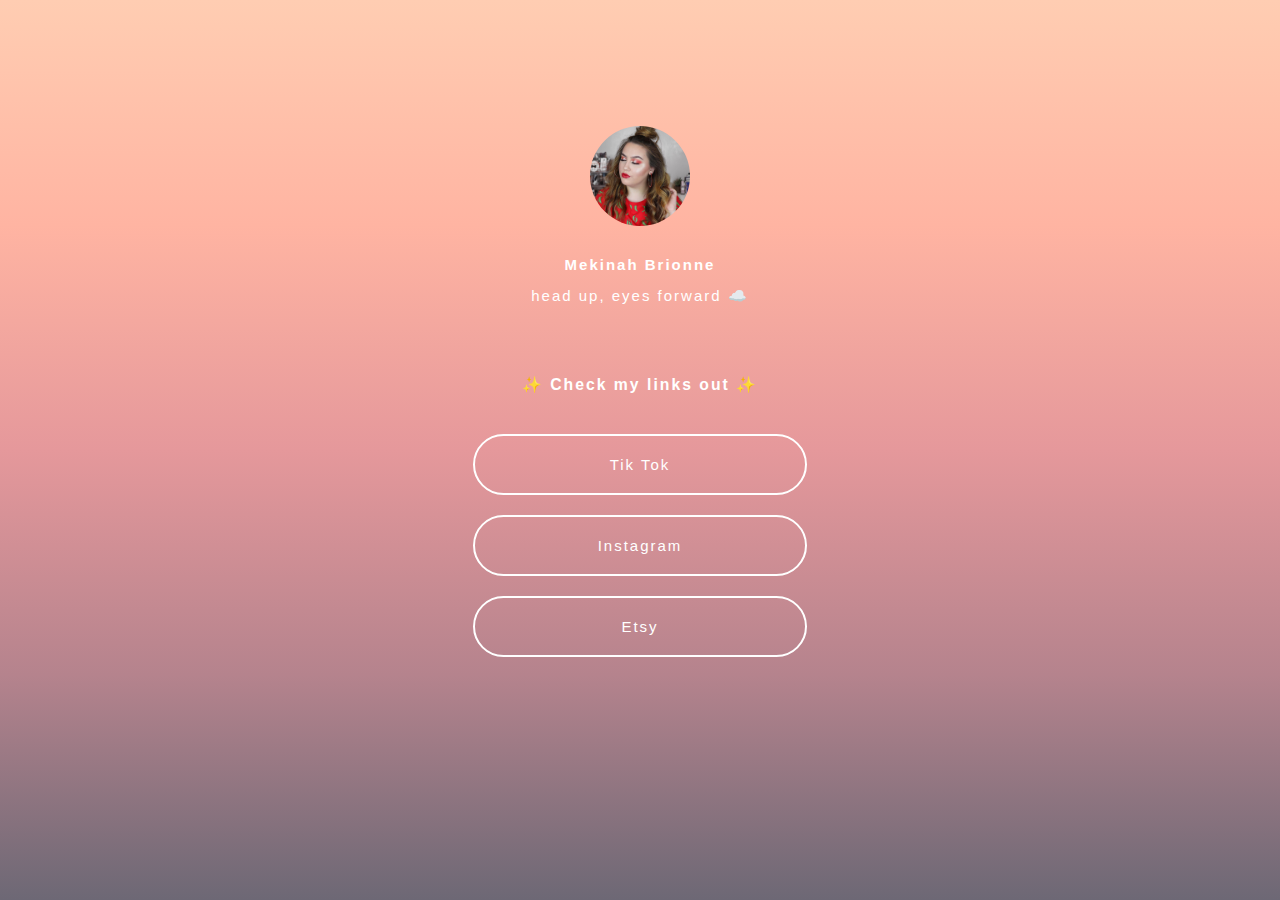
==== index.html @ c0426bfa "adding" ====
<html lang="en">
    <head>
        <meta charset="UTF-8">
        <meta name="viewport" content="width=device-width, initial-scale=1.0">
        <link rel="stylesheet" href="styles.css">
        <title>Mekinah Brionne | Influencer✨ </title>
        <meta name="description" content="Tech writing portfolio">
        <meta name="keywords" content="HTML, CSS, JavaScript, React, Ruby, Ruby on Rails, Sylwia Vargas, tech writing, tech writer">
        <meta name="author" content="Sylwia Vargas">
        <link rel="icon" type="image/png" href="assets/favicon.ico"/>
        <link rel="manifest" href="assets/site.webmanifest" crossorigin="use-credentials">
        <link rel="stylesheet" href="https://maxcdn.bootstrapcdn.com/font-awesome/4.4.0/css/font-awesome.min.css">
        <!-- twitter card -->
        <meta name="twitter:card" content="summary" />
        <meta name="twitter:image" content="https://pbs.twimg.com/profile_images/1382705200125853702/Ji3F2dl3_400x400.jpg" />
        <meta name="twitter:image:alt" content="profile picture"/>
        <meta property="twitter:title" content="Sylwia Vargas | tech writer" />
        <meta property="twitter:description" content="Tech Writing Portfolio" />
        <meta property="twitter:site" content="@sylwiavargas" />
        <!-- facebook preview -->
        <meta property="og:image" content="assets/pic.jpeg" />
        <meta property="og:title" content="Sylwia Vargas | tech writer" />
        <meta property="og:description" content="Tech Writing Portfolio" />
        <meta property="og:url" content="https://tech-writer.netlify.app/" />
        <meta property="og:type" content="website">
    </head>
    <body>
        <!-- Profile picture-->
            <img src="assets/mekinah.jpeg" alt="profile picture" class="profile-picture">
            <!-- Profile name-->
        <h1 class="profile name"><class="profile name">Mekinah Brionne</a></h1>
        <!-- Profile motto-->
        <h2 class="profile motto">head up, eyes forward ☁️</h2>
        <!-- Links and Headers-->
        <h2 class="header">✨ Check my links out ✨</h2>
            
            <a href="https://www.tiktok.com/@mekinahbrionne" target="_blank" class="links">Tik Tok</a>
        
            <a href="https://www.instagram.com/mekinahbrionne/?hl=en" target="_blank" class="links">Instagram</a>
           
            <a href="https://www.etsy.com/shop/TheEmeraldEdition?fbclid=IwAR3mNYUkPUNdkr1nsqiODWsD_PUmrs6xt2NlOpDeK_xI5BJm0hsdBF7aiOQ" target="_blank" class="links">Etsy</a>
           
        <script>
            console.clear()
            const styles = [
                'color: black', 
                'background: #fbdd3b', 
                'font-size: 30px',
                'padding: 10px',
                'margin: 10px 0 10px 0'
            ].join(';')
            console.log('%cHello friend!', styles);
            console.log("I'm very flattered that you're checking out my work.")
            console.log("Let's be friends:")
            const sparkles = 'font-size: 16px; background: rgb(98, 36, 241); background: linear-gradient(310deg, #6224f1 19%, #67e1d6 100%)'
            console.log("%c✨", sparkles, "LinkedIn: https://www.linkedin.com/in/sylwia-vargas/")
            console.log("%c✨", sparkles, "Twitter: https://twitter.com/SylwiaVargas")
            console.log("%c✨", sparkles, "Github: https://github.com/sylwiavargas")
            console.log("Have a wonderful day!")
        </script>
    </body>

</html>
---- styles.css ----
body {
    background-image: linear-gradient(to bottom, #ffcdb2, #ffb4a2, #e5989b, #b5838d, #6d6875);
    color: #fff;
    font-family: 'Open Sans', sans-serif;
    font-size: 15px;
    letter-spacing: 2px;
    margin-bottom: 20vh;
}

img {
    border-radius: 50%;
}

.profile-picture {
    display: block;
    margin-left: auto;
    margin-right: auto;
    margin-top: 10%;
    height: auto;
    max-width: 100px;
}
    
.profile {
    text-align: center;
    font-size: 15px;
    letter-spacing: 2px;   
    margin: 0;
}

a.profile:hover{
    color: #000;
}

.name{
    padding: 30 30 7 30px;
}

.motto{
    padding: 7 30 30 30px;
    font-weight: normal;
}

.header{
    text-align: center;
    margin-top: 20px;
    padding: 20px;
    max-width: 90vw;
    display: block;
    margin-left: auto;
    margin-right: auto;
    font-size: 105%;
}

.links {
    text-align: center;
    margin-top: 20px;
    padding: 20px;
    border: 1px solid white;
    border-width: 2px;
    width: 290px;
    max-width: 60vw;
    display: block;
    margin-left: auto;
    margin-right: auto;
    border-radius: 40px;
    text-decoration: none;
}

a {
    color: white;
    transition: color 0.5s;
}

a.links:hover {
    color: #000;
    background: #fff;
}

.fa_custom {
    color: #6224f1;
    margin-top: 60px;
    text-align: center; 
    width: 100%; 
}

a i:hover{
    color: #fbdd3b;
}

.bottom-text {
    text-align: center;
    margin-top: 40px;
    font-size: 20px;
    font-weight: bold;
}
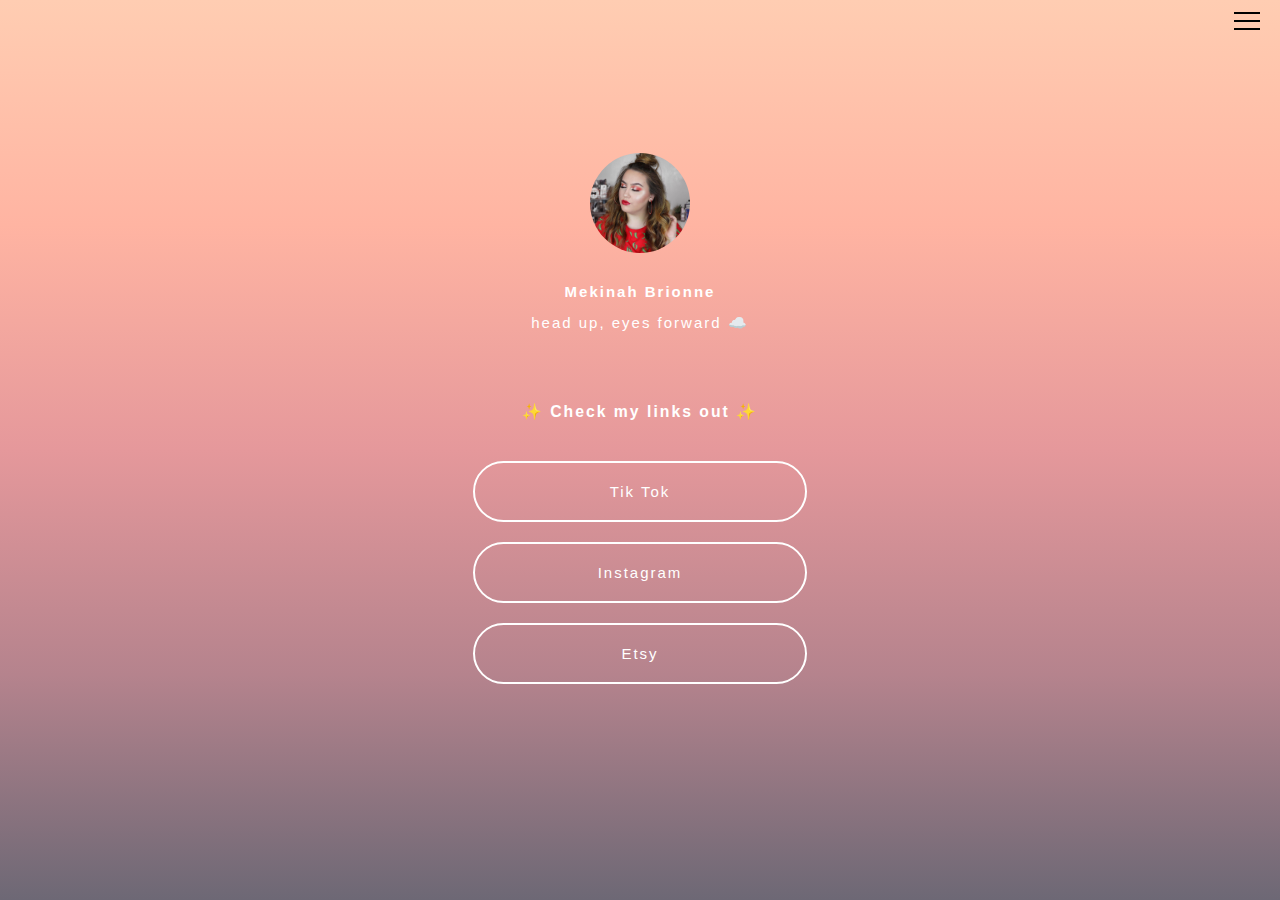
==== commit fe9d798f: "adding" ====
--- a/index.html
+++ b/index.html
@@ -3,28 +3,31 @@
         <meta charset="UTF-8">
         <meta name="viewport" content="width=device-width, initial-scale=1.0">
         <link rel="stylesheet" href="styles.css">
-        <title>Mekinah Brionne | Influencer✨ </title>
-        <meta name="description" content="Tech writing portfolio">
-        <meta name="keywords" content="HTML, CSS, JavaScript, React, Ruby, Ruby on Rails, Sylwia Vargas, tech writing, tech writer">
-        <meta name="author" content="Sylwia Vargas">
+        <title>Mekinah Brionne ✨ </title>
+        
         <link rel="icon" type="image/png" href="assets/favicon.ico"/>
         <link rel="manifest" href="assets/site.webmanifest" crossorigin="use-credentials">
         <link rel="stylesheet" href="https://maxcdn.bootstrapcdn.com/font-awesome/4.4.0/css/font-awesome.min.css">
         <!-- twitter card -->
-        <meta name="twitter:card" content="summary" />
-        <meta name="twitter:image" content="https://pbs.twimg.com/profile_images/1382705200125853702/Ji3F2dl3_400x400.jpg" />
-        <meta name="twitter:image:alt" content="profile picture"/>
-        <meta property="twitter:title" content="Sylwia Vargas | tech writer" />
-        <meta property="twitter:description" content="Tech Writing Portfolio" />
-        <meta property="twitter:site" content="@sylwiavargas" />
-        <!-- facebook preview -->
-        <meta property="og:image" content="assets/pic.jpeg" />
-        <meta property="og:title" content="Sylwia Vargas | tech writer" />
-        <meta property="og:description" content="Tech Writing Portfolio" />
-        <meta property="og:url" content="https://tech-writer.netlify.app/" />
-        <meta property="og:type" content="website">
+      
     </head>
+    
     <body>
+        <div class="hamburger-menu">
+            <input id="menu__toggle" type="checkbox" />
+            <label class="menu__btn" for="menu__toggle">
+              <span></span>
+            </label>
+        
+            <ul class="menu__box">
+              <li><a class="menu__item" href="#">Home</a></li>
+              <li><a class="menu__item" href="#">About</a></li>
+              <li><a class="menu__item" href="#">Team</a></li>
+              <li><a class="menu__item" href="#">Contact</a></li>
+              <li><a class="menu__item" href="#">Twitter</a></li>
+            </ul>
+          </div>
+       
         <!-- Profile picture-->
             <img src="assets/mekinah.jpeg" alt="profile picture" class="profile-picture">
             <!-- Profile name-->
@@ -40,24 +43,7 @@
            
             <a href="https://www.etsy.com/shop/TheEmeraldEdition?fbclid=IwAR3mNYUkPUNdkr1nsqiODWsD_PUmrs6xt2NlOpDeK_xI5BJm0hsdBF7aiOQ" target="_blank" class="links">Etsy</a>
            
-        <script>
-            console.clear()
-            const styles = [
-                'color: black', 
-                'background: #fbdd3b', 
-                'font-size: 30px',
-                'padding: 10px',
-                'margin: 10px 0 10px 0'
-            ].join(';')
-            console.log('%cHello friend!', styles);
-            console.log("I'm very flattered that you're checking out my work.")
-            console.log("Let's be friends:")
-            const sparkles = 'font-size: 16px; background: rgb(98, 36, 241); background: linear-gradient(310deg, #6224f1 19%, #67e1d6 100%)'
-            console.log("%c✨", sparkles, "LinkedIn: https://www.linkedin.com/in/sylwia-vargas/")
-            console.log("%c✨", sparkles, "Twitter: https://twitter.com/SylwiaVargas")
-            console.log("%c✨", sparkles, "Github: https://github.com/sylwiavargas")
-            console.log("Have a wonderful day!")
-        </script>
+      
     </body>
 
 </html>
--- a/styles.css
+++ b/styles.css
@@ -94,3 +94,77 @@
     font-weight: bold;
 }
 
+
+
+
+#menu__toggle {
+    opacity: 0;
+  }
+  #menu__toggle:checked + .menu__btn > span {
+    transform: rotate(45deg);
+  }
+  #menu__toggle:checked + .menu__btn > span::before {
+    top: 0;
+    transform: rotate(0deg);
+  }
+  #menu__toggle:checked + .menu__btn > span::after {
+    top: 0;
+    transform: rotate(90deg);
+  }
+  #menu__toggle:checked ~ .menu__box {
+    right: 0 !important;
+  }
+  .menu__btn {
+    position: fixed;
+    top: 20px;
+    right: 20px;
+    width: 26px;
+    height: 26px;
+    cursor: pointer;
+    z-index: 1;
+  }
+  .menu__btn > span,
+  .menu__btn > span::before,
+  .menu__btn > span::after {
+    display: block;
+    position: absolute;
+    width: 100%;
+    height: 2px;
+    background-color: black;
+    transition-duration: .25s;
+  }
+  .menu__btn > span::before {
+    content: '';
+    top: -8px;
+  }
+  .menu__btn > span::after {
+    content: '';
+    top: 8px;
+  }
+  .menu__box {
+    display: block;
+    position: fixed;
+    top: 0;
+    right: -100%;
+    width: 250px;
+    height: 100%;
+    margin: 0;
+    padding: 80px 0;
+    list-style: none;
+    background-color: white;
+    box-shadow: 2px 2px 6px rgba(0, 0, 0, .4);
+    transition-duration: .25s;
+  }
+  .menu__item {
+    display: block;
+    padding: 12px 24px;
+    color: black;
+    font-family: 'Open Sans', sans-serif;
+    font-size: 20px;
+    font-weight: 600;
+    text-decoration: none;
+    transition-duration: .25s;
+  }
+  .menu__item:hover {
+    background-color: #ffb4a2;
+  }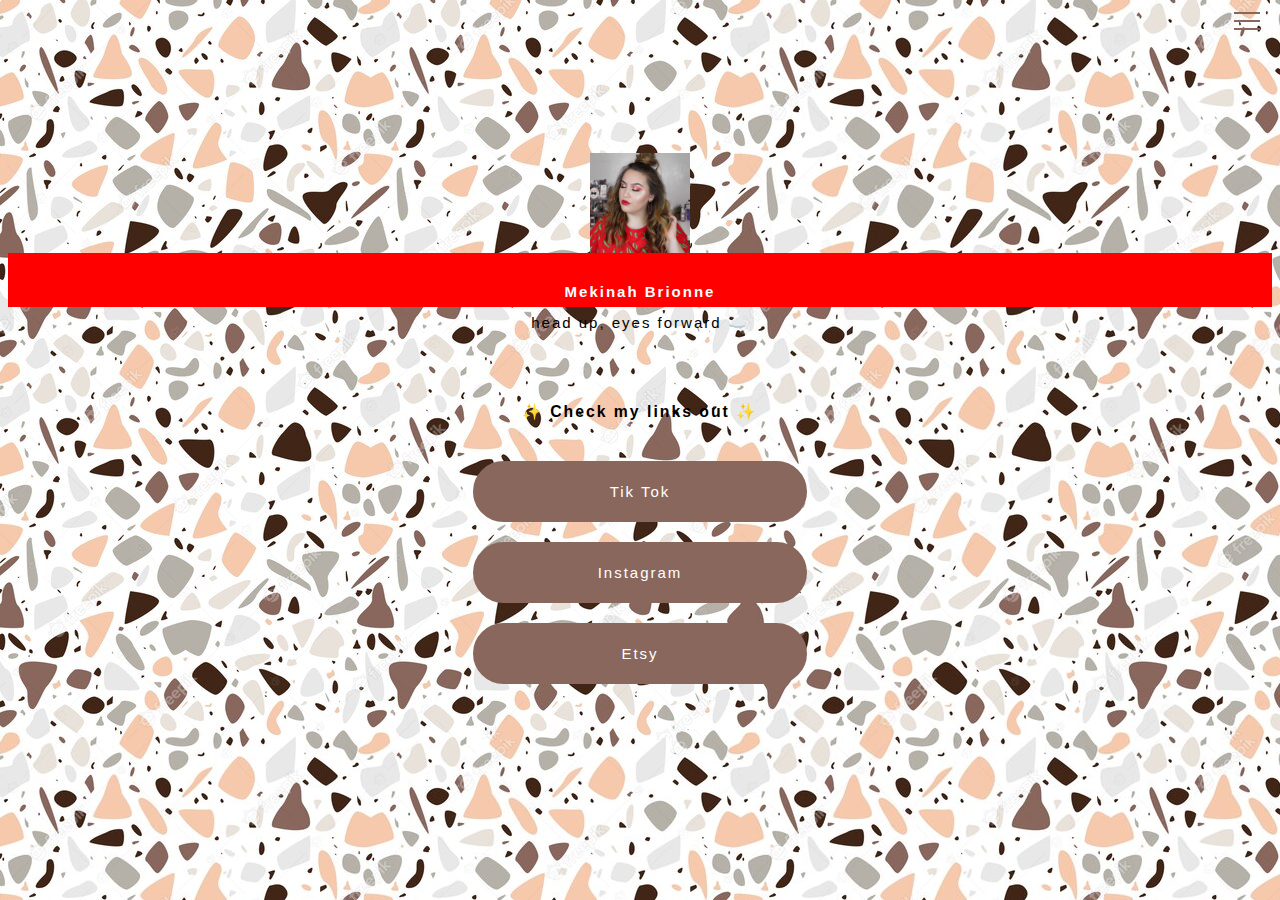
==== commit 006ee5e9: "adding" ====
--- a/index.html
+++ b/index.html
@@ -22,9 +22,8 @@
             <ul class="menu__box">
               <li><a class="menu__item" href="#">Home</a></li>
               <li><a class="menu__item" href="#">About</a></li>
-              <li><a class="menu__item" href="#">Team</a></li>
-              <li><a class="menu__item" href="#">Contact</a></li>
-              <li><a class="menu__item" href="#">Twitter</a></li>
+              <li><a class="menu__item" href="recipes.html">Recipes</a></li>
+             
             </ul>
           </div>
        
--- a/styles.css
+++ b/styles.css
@@ -1,15 +1,14 @@
 body {
-    background-image: linear-gradient(to bottom, #ffcdb2, #ffb4a2, #e5989b, #b5838d, #6d6875);
-    color: #fff;
+  /* background-image: url('https://wallpaperaccess.com/full/400244.jpg'); */
+    background-image:  url('./assets/background.jpeg');
+    
     font-family: 'Open Sans', sans-serif;
     font-size: 15px;
     letter-spacing: 2px;
     margin-bottom: 20vh;
 }
 
-img {
-    border-radius: 50%;
-}
+
 
 .profile-picture {
     display: block;
@@ -55,7 +54,7 @@
     text-align: center;
     margin-top: 20px;
     padding: 20px;
-    border: 1px solid white;
+    border: 1px solid #89675C;
     border-width: 2px;
     width: 290px;
     max-width: 60vw;
@@ -64,6 +63,7 @@
     margin-right: auto;
     border-radius: 40px;
     text-decoration: none;
+    background-color: #89675C;
 }
 
 a {
@@ -73,7 +73,8 @@
 
 a.links:hover {
     color: #000;
-    background: #fff;
+    background: #E8E8E8;
+    border: 1px solid #E8E8E8;
 }
 
 .fa_custom {
@@ -94,6 +95,13 @@
     font-weight: bold;
 }
 
+h1  {
+  background: red;
+  color: #fff;
+  padding: 0 20px;
+  box-decoration-break: clone;
+  -webkit-box-decoration-break: clone;
+}
 
 
 
@@ -130,7 +138,7 @@
     position: absolute;
     width: 100%;
     height: 2px;
-    background-color: black;
+    background-color: #89675B;
     transition-duration: .25s;
   }
   .menu__btn > span::before {
@@ -151,14 +159,14 @@
     margin: 0;
     padding: 80px 0;
     list-style: none;
-    background-color: white;
+    background-color: whitesmoke;
     box-shadow: 2px 2px 6px rgba(0, 0, 0, .4);
     transition-duration: .25s;
   }
   .menu__item {
     display: block;
     padding: 12px 24px;
-    color: black;
+    color: #89675B;
     font-family: 'Open Sans', sans-serif;
     font-size: 20px;
     font-weight: 600;
@@ -166,5 +174,6 @@
     transition-duration: .25s;
   }
   .menu__item:hover {
-    background-color: #ffb4a2;
+    color: #E7E7E8;
+    
   }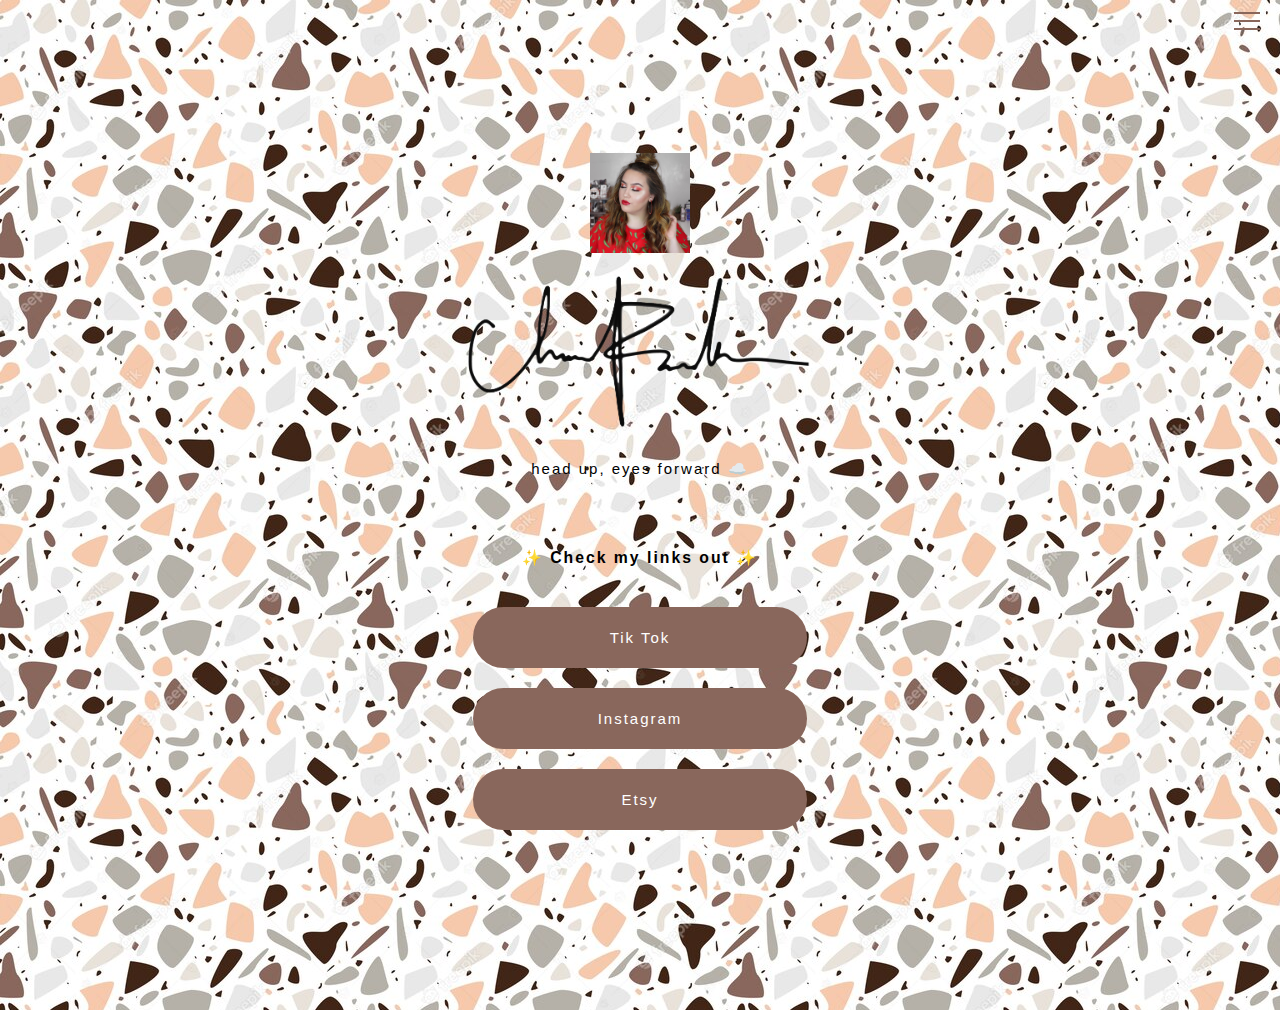
==== commit 493ec3fb: "adding" ====
--- a/index.html
+++ b/index.html
@@ -29,8 +29,8 @@
        
         <!-- Profile picture-->
             <img src="assets/mekinah.jpeg" alt="profile picture" class="profile-picture">
-            <!-- Profile name-->
-        <h1 class="profile name"><class="profile name">Mekinah Brionne</a></h1>
+            <!-- <h1 class="profile name"><class="profile name">Mekinah Brionne</a></h1> -->
+            <img src="assets/signatures-download-clipart-29.png" alt="signature" class="signature">
         <!-- Profile motto-->
         <h2 class="profile motto">head up, eyes forward ☁️</h2>
         <!-- Links and Headers-->
--- a/styles.css
+++ b/styles.css
@@ -6,8 +6,16 @@
     font-size: 15px;
     letter-spacing: 2px;
     margin-bottom: 20vh;
+   
 }
-
+.signature {
+  display: block;
+  margin-left: auto;
+  margin-right: auto;
+   text-align: center;
+  height: 200px;
+  max-width: 100%
+}
 
 
 .profile-picture {
@@ -95,14 +103,6 @@
     font-weight: bold;
 }
 
-h1  {
-  background: red;
-  color: #fff;
-  padding: 0 20px;
-  box-decoration-break: clone;
-  -webkit-box-decoration-break: clone;
-}
-
 
 
 #menu__toggle {
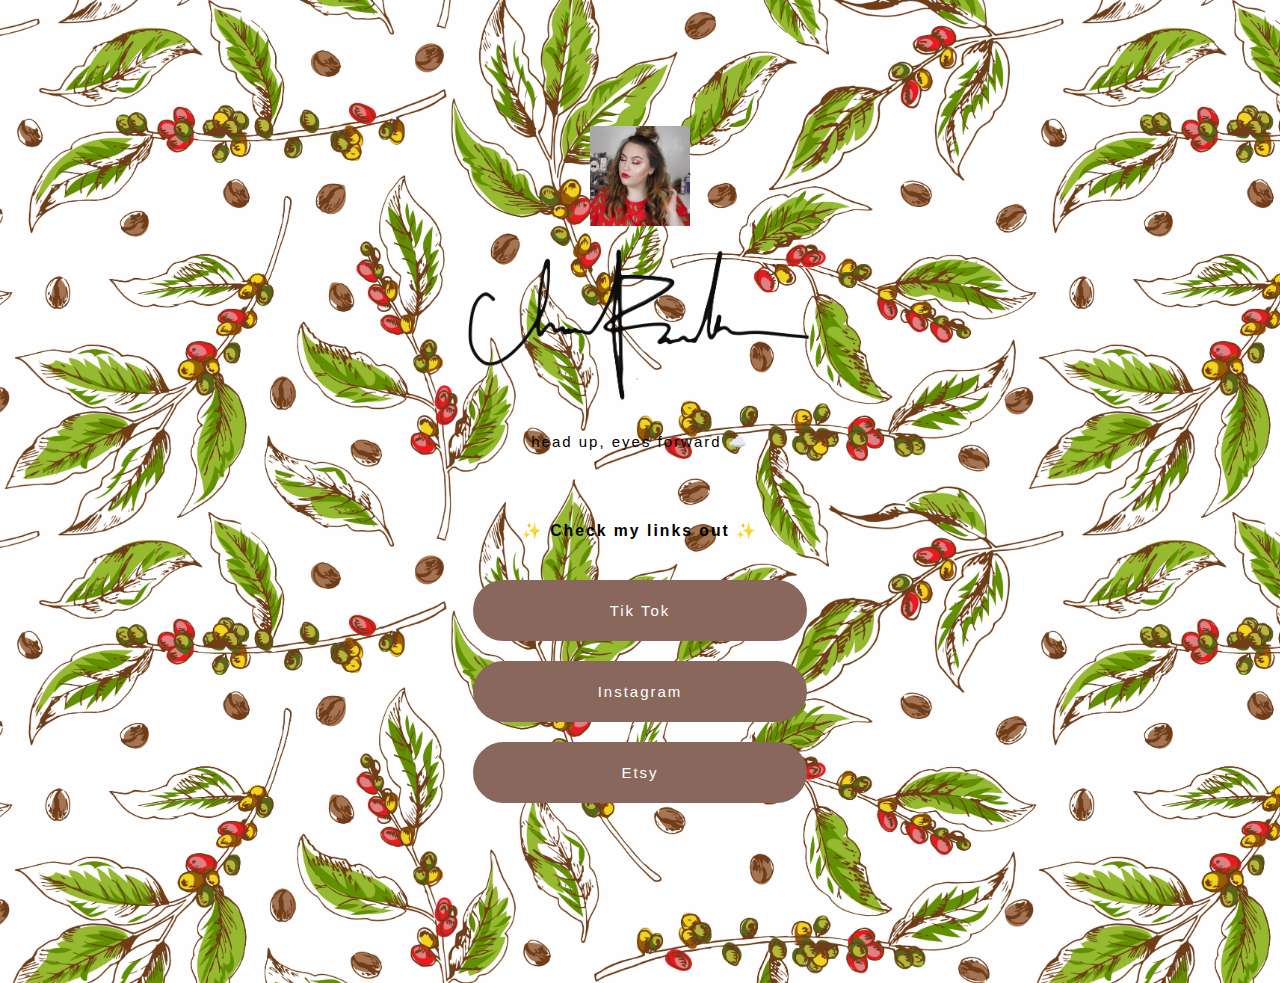
==== commit 7913e5ba: "update" ====
--- a/index.html
+++ b/index.html
@@ -13,19 +13,7 @@
     </head>
     
     <body>
-        <div class="hamburger-menu">
-            <input id="menu__toggle" type="checkbox" />
-            <label class="menu__btn" for="menu__toggle">
-              <span></span>
-            </label>
         
-            <ul class="menu__box">
-              <li><a class="menu__item" href="#">Home</a></li>
-              <li><a class="menu__item" href="#">About</a></li>
-              <li><a class="menu__item" href="recipes.html">Recipes</a></li>
-             
-            </ul>
-          </div>
        
         <!-- Profile picture-->
             <img src="assets/mekinah.jpeg" alt="profile picture" class="profile-picture">
--- a/styles.css
+++ b/styles.css
@@ -1,7 +1,7 @@
 body {
   /* background-image: url('https://wallpaperaccess.com/full/400244.jpg'); */
-    background-image:  url('./assets/background.jpeg');
-    
+    background-image:  url('./assets/newBackground.jpeg');
+    background-size:80%;
     font-family: 'Open Sans', sans-serif;
     font-size: 15px;
     letter-spacing: 2px;
@@ -14,7 +14,7 @@
   margin-right: auto;
    text-align: center;
   height: 200px;
-  max-width: 100%
+  max-width: auto;
 }
 
 
